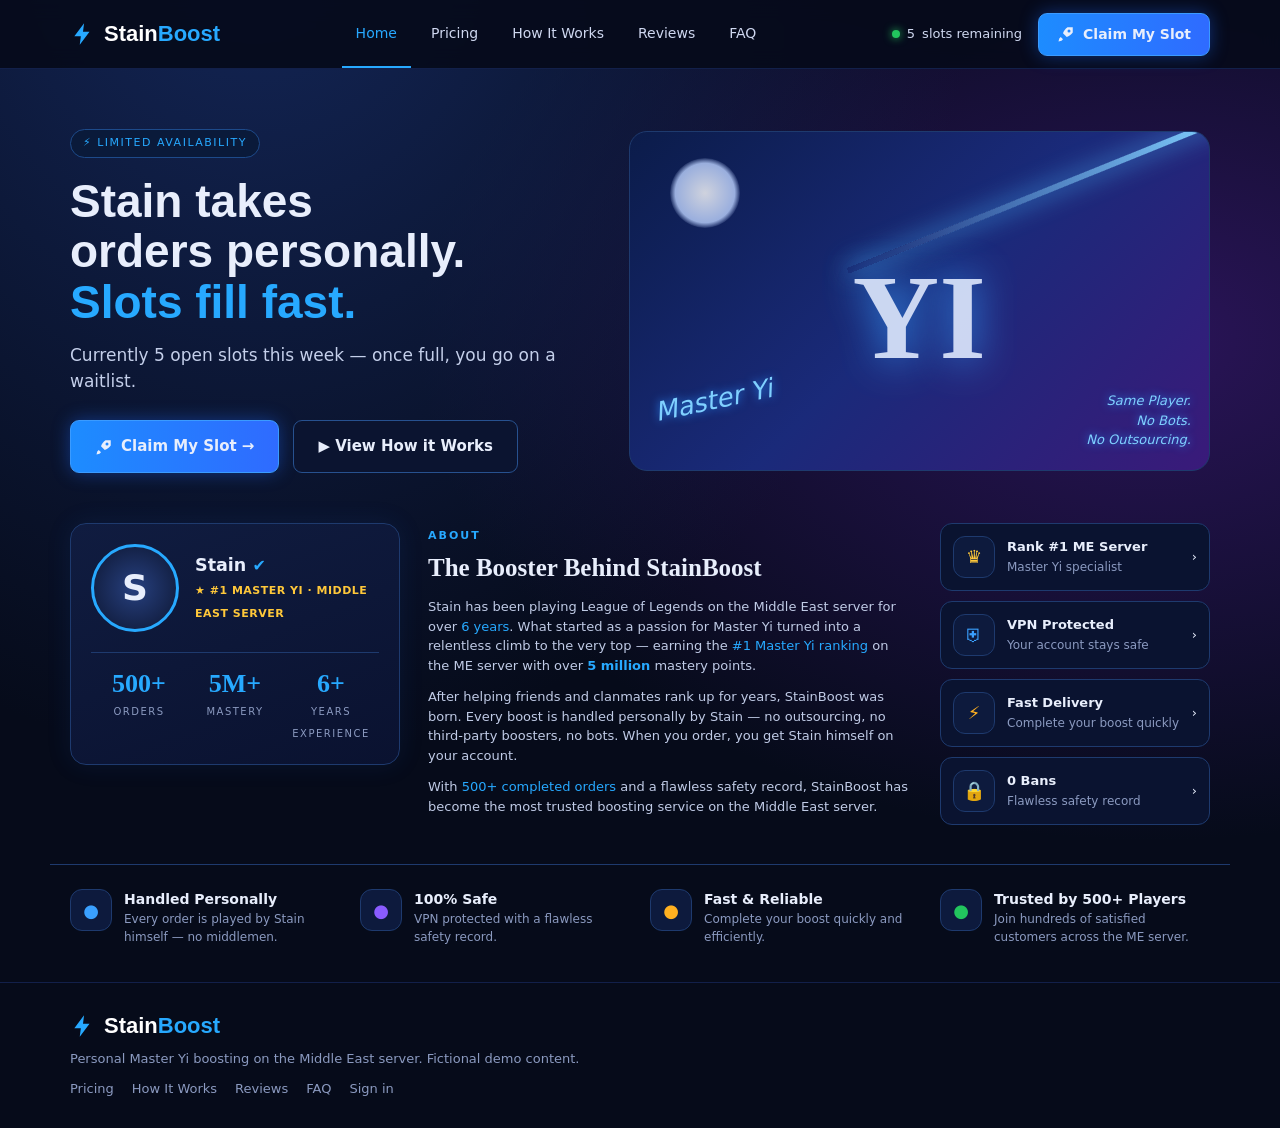
==== index.html @ 51c5640a "Initial mockup site" ====
<!DOCTYPE html><html lang="en"><head><meta charset="utf-8"><meta name="viewport" content="width=device-width,initial-scale=1"><meta name="robots" content="noindex"><title>Home | StainBoost</title><link rel="icon" href="data:image/svg+xml,%3Csvg xmlns='http://www.w3.org/2000/svg' viewBox='0 0 32 32'%3E%3Crect width='32' height='32' rx='8' fill='%230a1226'/%3E%3Cpath d='M18 3L7 18h8l-2 11 11-15h-8z' fill='%2327a9ff'/%3E%3C/svg%3E"><link rel="stylesheet" href="assets/style.css"></head><body>
<header class="hd"><div class="wrap hdin"><a class="logo" href="index.html"><svg viewBox="0 0 24 24" width="26" height="26"><path d="M13 2L4 14h6l-1 8 9-12h-6z" fill="currentColor"/></svg><span>Stain<b>Boost</b></span></a><nav id="nav" class="nav"><a href="index.html" class="on">Home</a><a href="pricing.html">Pricing</a><a href="how-it-works.html">How It Works</a><a href="reviews.html">Reviews</a><a href="faq.html">FAQ</a></nav><div class="hr"><span class="slots"><i></i><span data-slots>5</span> slots remaining</span><button class="btn pri" data-claim><svg viewBox="0 0 24 24" width="18" height="18" fill="currentColor"><path d="M2 22l4-1 2-2-3-3-2 2zM14 3c4 0 7 0 7 0s0 3 0 7c-2 3-5 5-8 6l-5-5c1-3 3-6 6-8zm2 3a2 2 0 100 4 2 2 0 000-4z"/></svg> Claim My Slot</button><button class="burger" id="burger" aria-label="Menu"><span></span><span></span><span></span></button></div></div></header>
<main><section class="hero"><div class="wrap herogrid"><div><span class="chip">⚡ LIMITED AVAILABILITY</span><h1>Stain takes<br>orders personally.<br><span class="bl">Slots fill fast.</span></h1><p class="lead">Currently <span data-slots>5</span> open slots this week — once full, you go on a waitlist.</p><div class="row"><button class="btn pri lg" data-claim><svg viewBox="0 0 24 24" width="18" height="18" fill="currentColor"><path d="M2 22l4-1 2-2-3-3-2 2zM14 3c4 0 7 0 7 0s0 3 0 7c-2 3-5 5-8 6l-5-5c1-3 3-6 6-8zm2 3a2 2 0 100 4 2 2 0 000-4z"/></svg> Claim My Slot →</button><a class="btn ghost lg" href="how-it-works.html">▶ View How it Works</a></div></div><div class="art"><div class="moon"></div><div class="blade"></div><div class="figure">YI</div><span class="sig a">Master Yi</span><span class="sig b">Same Player.<br>No Bots.<br>No Outsourcing.</span></div></div></section>
<section class="wrap about"><div class="card prof"><div class="pr"><div class="av big">S</div><div><h3>Stain <span class="vf">✔</span></h3><span class="gold">★ #1 MASTER YI · MIDDLE EAST SERVER</span></div></div><div class="stats"><div><b>500+</b><span>ORDERS</span></div><div><b>5M+</b><span>MASTERY</span></div><div><b>6+</b><span>YEARS EXPERIENCE</span></div></div></div>
<div class="abt"><span class="kick">ABOUT</span><h2>The Booster Behind StainBoost</h2><p>Stain has been playing League of Legends on the Middle East server for over <a href="reviews.html" class="hl">6 years</a>. What started as a passion for Master Yi turned into a relentless climb to the very top — earning the <a href="reviews.html" class="hl">#1 Master Yi ranking</a> on the ME server with over <b class="hl">5 million</b> mastery points.</p><p>After helping friends and clanmates rank up for years, StainBoost was born. Every boost is handled personally by Stain — no outsourcing, no third-party boosters, no bots. When you order, you get Stain himself on your account.</p><p>With <a href="reviews.html" class="hl">500+ completed orders</a> and a flawless safety record, StainBoost has become the most trusted boosting service on the Middle East server.</p></div>
<div class="side"><a class="sc" href="reviews.html"><i style="--c:#ffc83a">♛</i><div><b>Rank #1 ME Server</b><span>Master Yi specialist</span></div>›</a><a class="sc" href="faq.html#safe"><i style="--c:#3aa0ff">⛨</i><div><b>VPN Protected</b><span>Your account stays safe</span></div>›</a><a class="sc" href="how-it-works.html"><i style="--c:#ffb020">⚡</i><div><b>Fast Delivery</b><span>Complete your boost quickly</span></div>›</a><a class="sc" href="faq.html#bans"><i style="--c:#22c55e">🔒</i><div><b>0 Bans</b><span>Flawless safety record</span></div>›</a></div></section>
<section class="wrap fstrip" id="why"><div class="fi"><i style="--c:#3aa0ff">●</i><div><b>Handled Personally</b><span>Every order is played by Stain himself — no middlemen.</span></div></div><div class="fi"><i style="--c:#8a5cff">●</i><div><b>100% Safe</b><span>VPN protected with a flawless safety record.</span></div></div><div class="fi"><i style="--c:#ffb020">●</i><div><b>Fast & Reliable</b><span>Complete your boost quickly and efficiently.</span></div></div><div class="fi"><i style="--c:#22c55e">●</i><div><b>Trusted by 500+ Players</b><span>Join hundreds of satisfied customers across the ME server.</span></div></div></section></main>
<footer class="ft"><div class="wrap"><a class="logo" href="index.html"><svg viewBox="0 0 24 24" width="26" height="26"><path d="M13 2L4 14h6l-1 8 9-12h-6z" fill="currentColor"/></svg><span>Stain<b>Boost</b></span></a><p>Personal Master Yi boosting on the Middle East server. Fictional demo content.</p><div class="fl"><a href="pricing.html">Pricing</a><a href="how-it-works.html">How It Works</a><a href="reviews.html">Reviews</a><a href="faq.html">FAQ</a><a href="login.html">Sign in</a></div></div></footer>
<div class="ov" id="claim" hidden><div class="modal"><button class="x" data-close aria-label="Close">&times;</button><div id="cform"><h3>Claim your slot</h3><p class="mut">Tell Stain where you are and where you want to be. He will reply on Discord.</p><form novalidate><label>Current rank<select name="f"><option>Iron IV</option><option>Bronze IV</option><option>Silver IV</option><option selected>Gold IV</option><option>Platinum IV</option><option>Emerald IV</option><option>Diamond IV</option></select></label><label>Target rank<select name="t"><option>Silver IV</option><option>Gold IV</option><option>Platinum IV</option><option selected>Emerald IV</option><option>Diamond IV</option><option>Master</option></select></label><label>Discord username<input name="d" placeholder="name#0000"></label><em class="err"></em><label>Payment method<select name="p"><option>Binance Pay</option><option>PayPal</option><option>Discord order</option></select></label><button class="btn pri wide">Reserve slot</button></form></div><div id="cok" hidden><div class="ok">&#10003;</div><h3>Slot reserved</h3><p class="mut">Slot reserved for <b data-who></b>. Stain will message you within the hour.</p><button class="btn ghost" data-close>Close</button></div></div></div>
<div class="toast" id="toast"></div><script src="assets/app.js"></script></body></html>
---- assets/style.css ----
*{box-sizing:border-box;margin:0}html{scroll-behavior:smooth}
:root{--bg:#060b1a;--ln:#1e3a6e;--bl:#27a9ff;--tx:#e8eefc;--mut:#8b9ac0}
body{background:radial-gradient(ellipse at 20% -10%,#14275a 0,transparent 50%),radial-gradient(ellipse at 90% 30%,#2a1458 0,transparent 45%),var(--bg);color:var(--tx);font:15px/1.5 "Segoe UI",system-ui,sans-serif;min-height:100vh}
a{color:inherit;text-decoration:none}button,input,select,textarea{font:inherit;color:inherit}button{cursor:pointer}
.wrap{max-width:1180px;margin:0 auto;padding:0 20px}
.hd{position:sticky;top:0;z-index:30;background:rgba(6,11,26,.9);backdrop-filter:blur(10px);border-bottom:1px solid #12204a}
.hdin{display:flex;align-items:center;gap:24px;height:68px}
.logo{display:flex;align-items:center;gap:8px;font:800 22px "Trebuchet MS",sans-serif;color:var(--bl)}.logo span{color:#fff}.logo b{color:var(--bl)}
.nav{display:flex;gap:6px;margin:0 auto}.nav a{padding:22px 14px;font-size:14px;color:#cfd8f0;border-bottom:2px solid transparent}.nav a:hover{color:#fff}.nav a.on{color:var(--bl);border-color:var(--bl)}
.hr{display:flex;align-items:center;gap:16px}.slots{font-size:13px;display:flex;align-items:center;gap:7px;color:#cfd8f0;white-space:nowrap}.slots i{width:8px;height:8px;border-radius:50%;background:#22c55e;box-shadow:0 0 8px #22c55e}
.btn{display:inline-flex;align-items:center;justify-content:center;gap:8px;padding:10px 18px;border-radius:9px;border:1px solid #2a3a63;background:#0e1833;font-weight:600;font-size:14px;transition:.15s;white-space:nowrap}
.btn.pri{background:linear-gradient(90deg,#1d8cff,#2f6bff);border-color:#3b9bff;box-shadow:0 0 18px #1d6cff66}.btn.pri:hover{filter:brightness(1.15)}
.btn.ghost{background:#0b1430;border-color:#27518f}.btn.ghost:hover{background:#12214a}.btn.lg{padding:14px 24px;font-size:15px}.btn.wide{width:100%}
.btn.grad{background:linear-gradient(90deg,#1b9bff,#8b3dff);border:0}.btn.disc{background:#5b4bf0;border-color:#7466ff}
.burger{display:none;background:none;border:0;padding:6px}.burger span{display:block;width:22px;height:2px;background:#fff;margin:5px 0}
.hero{padding:60px 0 20px}.herogrid{display:grid;grid-template-columns:1fr 1.1fr;gap:30px;align-items:center}
.chip{display:inline-block;font-size:11px;letter-spacing:1.5px;color:var(--bl);border:1px solid #1d4a8a;background:#0a1a3a;padding:5px 12px;border-radius:20px;margin-bottom:18px}
h1{font:800 46px/1.1 "Trebuchet MS","Segoe UI",sans-serif}.bl{color:var(--bl)}.lead{color:#c4cfea;margin:16px 0 26px;font-size:17px}.row{display:flex;gap:14px;flex-wrap:wrap}
.art{position:relative;height:340px;border-radius:18px;overflow:hidden;background:linear-gradient(135deg,#0b1c4a,#1a2a7a 50%,#3a1a7a);border:1px solid var(--ln)}
.moon{position:absolute;top:26px;left:40px;width:70px;height:70px;border-radius:50%;background:radial-gradient(#fff,#bcd2ff 60%,transparent 72%);opacity:.8}
.blade{position:absolute;right:-30px;top:60px;width:70%;height:6px;background:linear-gradient(90deg,transparent,#7fd0ff);transform:rotate(-22deg);box-shadow:0 0 24px #4db8ff}
.figure{position:absolute;left:50%;top:55%;transform:translate(-50%,-50%);font:900 120px "Trebuchet MS";color:#dfeaff;text-shadow:0 0 40px #3aa0ff;opacity:.9}
.sig{position:absolute;font-style:italic;color:#7fd0ff;text-shadow:0 0 10px #2a8cff}.sig.a{left:24px;bottom:50px;font-size:26px;transform:rotate(-12deg)}.sig.b{right:18px;bottom:20px;font-size:13px;text-align:right}
.card{background:linear-gradient(160deg,#101c40,#0a1230);border:1px solid var(--ln);border-radius:16px;padding:20px;box-shadow:0 0 24px #1d4fb522}
.about{display:grid;grid-template-columns:330px 1fr 270px;gap:28px;margin-top:30px;align-items:start}
.pr{display:flex;gap:16px;align-items:center;margin-bottom:20px}.av{width:40px;height:40px;border-radius:50%;display:grid;place-items:center;font-weight:700;background:#3b82f6;flex:none}.av.big{width:88px;height:88px;font-size:36px;border:3px solid var(--bl);background:radial-gradient(#27407f,#0c1530)}
.vf{color:var(--bl);font-size:16px}.gold{color:#ffc83a;font-size:11px;font-weight:700;letter-spacing:.5px}
.stats{display:grid;grid-template-columns:repeat(3,1fr);text-align:center;border-top:1px solid var(--ln);padding-top:16px}.stats b{display:block;font:800 26px "Trebuchet MS";color:var(--bl)}.stats span{font-size:10px;letter-spacing:1.5px;color:var(--mut)}
.kick{font-size:11px;letter-spacing:2px;color:var(--bl);font-weight:700}.kick.c{display:block;text-align:center}.abt h2{font:800 25px/1.2 "Trebuchet MS";margin:8px 0 14px}.abt p{font-size:13px;color:#c0cbe6;margin-bottom:12px}.hl{color:var(--bl)}
.side{display:grid;gap:10px}.sc{display:flex;gap:12px;align-items:center;padding:12px;border:1px solid var(--ln);border-radius:12px;background:#0a1330;font-size:13px}.sc:hover{border-color:var(--bl)}.sc div{flex:1}.sc b{display:block}.sc span{color:var(--mut);font-size:12px}
.sc i,.fi i,.lf i{width:42px;height:42px;border-radius:12px;display:grid;place-items:center;font-style:normal;color:var(--c,#3aa0ff);background:#0d1a3d;border:1px solid var(--ln);font-size:18px;flex:none}
.fstrip{display:grid;grid-template-columns:repeat(4,1fr);gap:20px;margin:36px auto;padding-top:24px;border-top:1px solid var(--ln)}.fi{display:flex;gap:12px;font-size:12px}.fi b{display:block;font-size:14px}.fi span{color:var(--mut)}
.pg{padding:50px 20px}.narrow{max-width:760px}.t{text-align:center;font-size:44px;margin:10px 0}.sub{text-align:center;color:#c4cfea;margin-bottom:34px}.c{text-align:center}.center{text-align:center;margin-top:34px}.mut{color:var(--mut);font-size:13px}.small{font-size:12px;margin-top:14px}
.grid3{display:grid;grid-template-columns:repeat(3,1fr);gap:20px}.grid4{display:grid;grid-template-columns:repeat(4,1fr);gap:20px}
.score{display:grid;grid-template-columns:1fr 1fr;gap:20px;border-color:#d9a22a;margin-bottom:34px;box-shadow:0 0 30px #1d6cff33}.big{text-align:center}.big b{font:900 60px "Trebuchet MS";color:#ffc83a;display:block}.big span{display:block;font-size:14px}.st{color:#ffc83a;letter-spacing:2px;font-size:18px}
.bars{align-self:center}.br{display:grid;grid-template-columns:30px 1fr 40px;gap:12px;align-items:center;font-size:13px;margin:5px 0}.bar{height:8px;border-radius:5px;background:#1a2547;overflow:hidden}.bar i{display:block;height:100%;background:linear-gradient(90deg,#1d8cff,#4ac3ff)}
.fh{display:flex;justify-content:space-between;margin-bottom:14px}.vb{color:var(--bl);font-size:13px}
.rv{position:relative}.dt{position:absolute;right:18px;top:20px;font-size:12px;color:var(--mut)}.rank{display:inline-block;background:#162552;border:1px solid var(--ln);border-radius:20px;padding:5px 12px;font-size:12px;margin:12px 0}.rv p{font-size:14px;color:#dbe4fa;min-height:90px}.rf{display:flex;gap:12px;align-items:center;margin-top:12px}.rf b{display:block;font-size:13px}
.tier{text-align:center}.tier.hot{border-color:var(--bl);box-shadow:0 0 30px #1d8cff55}.price b{font:900 44px "Trebuchet MS";color:var(--bl)}.tier h3{margin-bottom:8px}.tier p{margin:10px 0 18px}
.tabs{display:flex;gap:8px;justify-content:center;margin-bottom:26px}.tabs button{background:#0b1430;border:1px solid var(--ln);padding:9px 22px;border-radius:9px}.tabs .on{background:#12306a;border-color:var(--bl)}
.step .num{width:44px;height:44px;border-radius:50%;background:linear-gradient(135deg,#1d8cff,#8b3dff);display:grid;place-items:center;font-weight:800;margin-bottom:12px}.step h3{margin-bottom:6px}
.acc{margin:30px 0}.ai{border:1px solid var(--ln);border-radius:12px;background:#0a1330;margin-bottom:10px}.aq{width:100%;background:none;border:0;text-align:left;padding:16px 18px;font-weight:600;display:flex;justify-content:space-between}.aq span{color:var(--bl);font-size:20px}.aa{display:none;padding:0 18px 16px;color:#c0cbe6}.ai.open .aa{display:block}.ai.open{border-color:var(--bl)}
.logingrid{display:grid;grid-template-columns:1fr 480px;gap:50px;align-items:center;padding:60px 20px;min-height:calc(100vh - 68px)}.lside h1{font-size:44px}.lf{display:flex;gap:14px;align-items:center;margin:16px 0}.lf b{display:block}.lf span{color:var(--mut);font-size:13px}
.lbox{padding:28px}.oauth{display:grid;grid-template-columns:1fr 1fr;gap:12px}.or{text-align:center;margin:18px 0;border-top:1px solid var(--ln);height:0}.or span{position:relative;top:-10px;background:#0c1634;padding:0 10px;font-size:11px;color:var(--mut)}
.seg{display:grid;grid-template-columns:1fr 1fr;background:#0a1330;border-radius:10px;padding:4px;margin-bottom:16px}.seg button{background:none;border:1px solid transparent;border-radius:8px;padding:10px;font-weight:600;color:var(--mut)}.seg .on{background:#0f2a66;border-color:var(--bl);color:#fff}
label{display:block;font-size:11px;letter-spacing:1px;color:#aab6d6;margin-bottom:14px;font-weight:600}input:not([type=checkbox]),select,textarea{display:block;width:100%;margin-top:6px;background:#0a1330;border:1px solid var(--ln);border-radius:10px;padding:12px;font-size:14px;letter-spacing:0}input:focus,select:focus,textarea:focus{outline:0;border-color:var(--bl)}
.pw{position:relative;display:block}.pw button{position:absolute;right:10px;top:16px;background:none;border:0}.rem{display:flex;justify-content:space-between;align-items:center;margin-bottom:16px}.rem a{color:var(--bl);font-size:13px}.ck{display:flex;gap:8px;align-items:center;margin:0;letter-spacing:0;font-size:13px}
.err{display:block;color:#ff6b7a;font-size:12px;font-style:normal;margin:-6px 0 10px}.err:empty{display:none}
.ov{position:fixed;inset:0;background:rgba(2,5,15,.75);display:grid;place-items:center;z-index:50;padding:16px}
.modal{position:relative;background:#0c1634;border:1px solid var(--bl);border-radius:16px;padding:26px;width:100%;max-width:420px;box-shadow:0 0 40px #1d6cff66}.modal h3{margin-bottom:6px;font-size:20px}.modal .mut{margin-bottom:14px}.x{position:absolute;right:12px;top:8px;background:none;border:0;font-size:26px}
.ok{width:56px;height:56px;border-radius:50%;background:#16a34a;display:grid;place-items:center;font-size:28px;margin:0 auto 12px}#cok,#rok,#lok{text-align:center}[hidden]{display:none!important}
.toast{position:fixed;bottom:24px;left:50%;transform:translate(-50%,30px);background:#12306a;border:1px solid var(--bl);padding:12px 20px;border-radius:10px;opacity:0;pointer-events:none;transition:.25s;z-index:60}.toast.on{opacity:1;transform:translate(-50%,0)}
.ft{border-top:1px solid #12204a;padding:30px 0;margin-top:30px;color:var(--mut);font-size:13px}.ft .wrap{display:flex;flex-direction:column;gap:10px}.fl{display:flex;gap:18px;flex-wrap:wrap}.fl a:hover{color:var(--bl)}
@media(max-width:960px){.herogrid,.about,.logingrid{grid-template-columns:1fr}.fstrip,.grid4,.grid3{grid-template-columns:1fr 1fr}.slots{display:none}
.burger{display:block}.nav{display:none;position:absolute;top:68px;left:0;right:0;flex-direction:column;background:#070d20;border-bottom:1px solid var(--ln);padding:8px 20px;margin:0}.nav.on{display:flex}.nav a{padding:12px 0}.hdin{gap:10px}.hr{margin-left:auto}}
@media(max-width:620px){h1,.t,.lside h1{font-size:32px}.grid3,.grid4,.fstrip,.score,.oauth{grid-template-columns:1fr}.hr .btn{padding:8px 10px;font-size:12px}.logo{font-size:18px}}
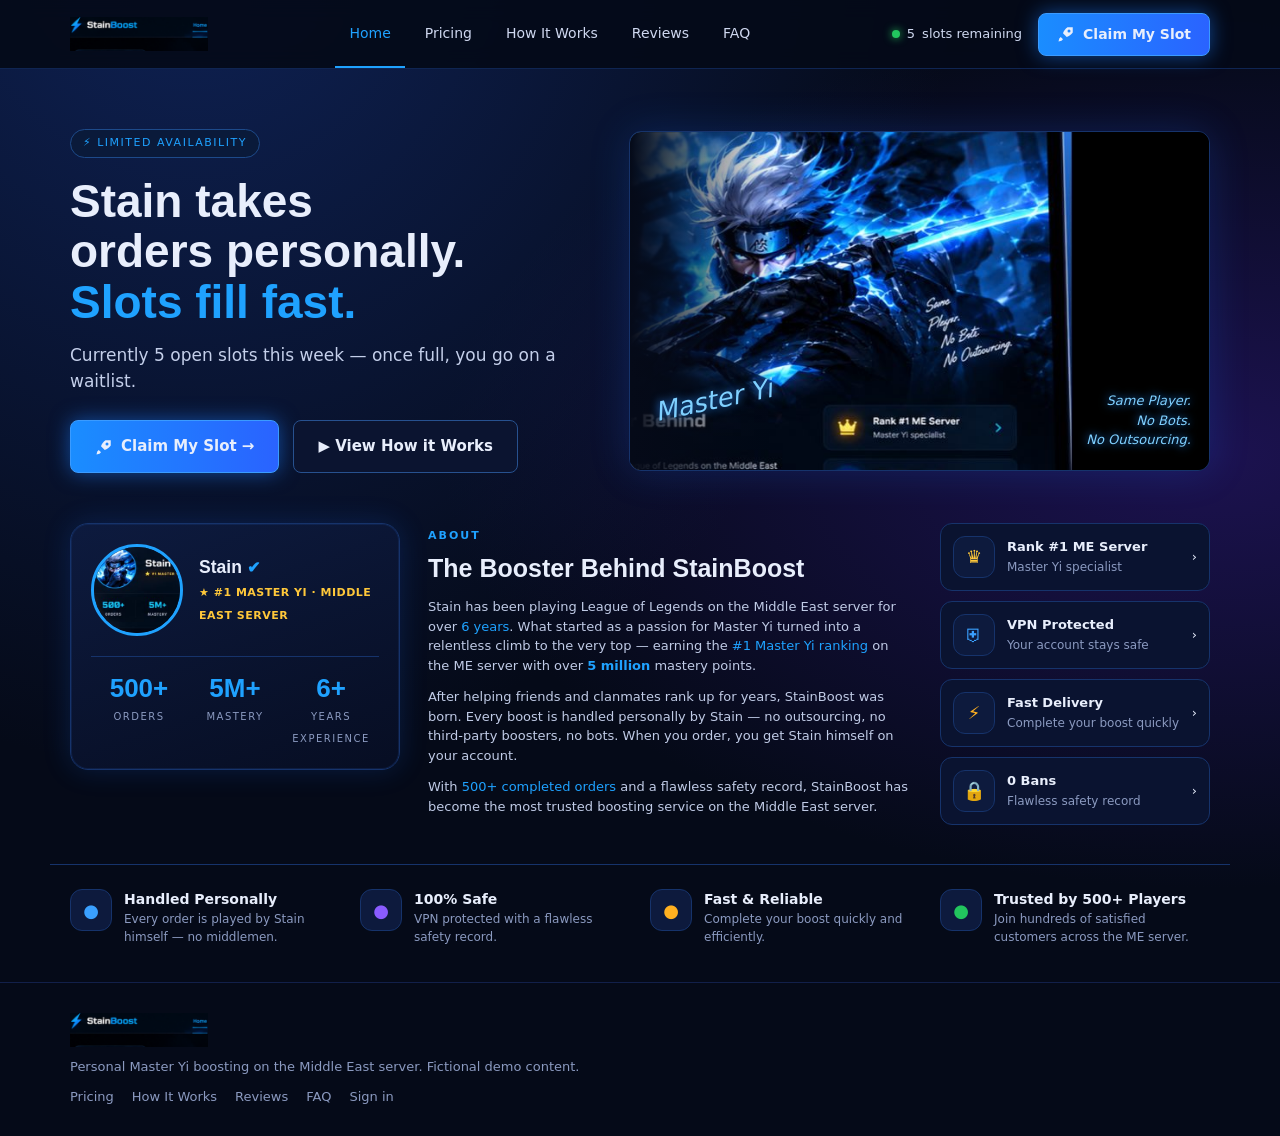
==== commit 693d7532: "Restyle to match reference design" ====
--- a/index.html
+++ b/index.html
@@ -1,10 +1,10 @@
 <!DOCTYPE html><html lang="en"><head><meta charset="utf-8"><meta name="viewport" content="width=device-width,initial-scale=1"><meta name="robots" content="noindex"><title>Home | StainBoost</title><link rel="icon" href="data:image/svg+xml,%3Csvg xmlns='http://www.w3.org/2000/svg' viewBox='0 0 32 32'%3E%3Crect width='32' height='32' rx='8' fill='%230a1226'/%3E%3Cpath d='M18 3L7 18h8l-2 11 11-15h-8z' fill='%2327a9ff'/%3E%3C/svg%3E"><link rel="stylesheet" href="assets/style.css"></head><body>
-<header class="hd"><div class="wrap hdin"><a class="logo" href="index.html"><svg viewBox="0 0 24 24" width="26" height="26"><path d="M13 2L4 14h6l-1 8 9-12h-6z" fill="currentColor"/></svg><span>Stain<b>Boost</b></span></a><nav id="nav" class="nav"><a href="index.html" class="on">Home</a><a href="pricing.html">Pricing</a><a href="how-it-works.html">How It Works</a><a href="reviews.html">Reviews</a><a href="faq.html">FAQ</a></nav><div class="hr"><span class="slots"><i></i><span data-slots>5</span> slots remaining</span><button class="btn pri" data-claim><svg viewBox="0 0 24 24" width="18" height="18" fill="currentColor"><path d="M2 22l4-1 2-2-3-3-2 2zM14 3c4 0 7 0 7 0s0 3 0 7c-2 3-5 5-8 6l-5-5c1-3 3-6 6-8zm2 3a2 2 0 100 4 2 2 0 000-4z"/></svg> Claim My Slot</button><button class="burger" id="burger" aria-label="Menu"><span></span><span></span><span></span></button></div></div></header>
-<main><section class="hero"><div class="wrap herogrid"><div><span class="chip">⚡ LIMITED AVAILABILITY</span><h1>Stain takes<br>orders personally.<br><span class="bl">Slots fill fast.</span></h1><p class="lead">Currently <span data-slots>5</span> open slots this week — once full, you go on a waitlist.</p><div class="row"><button class="btn pri lg" data-claim><svg viewBox="0 0 24 24" width="18" height="18" fill="currentColor"><path d="M2 22l4-1 2-2-3-3-2 2zM14 3c4 0 7 0 7 0s0 3 0 7c-2 3-5 5-8 6l-5-5c1-3 3-6 6-8zm2 3a2 2 0 100 4 2 2 0 000-4z"/></svg> Claim My Slot →</button><a class="btn ghost lg" href="how-it-works.html">▶ View How it Works</a></div></div><div class="art"><div class="moon"></div><div class="blade"></div><div class="figure">YI</div><span class="sig a">Master Yi</span><span class="sig b">Same Player.<br>No Bots.<br>No Outsourcing.</span></div></div></section>
-<section class="wrap about"><div class="card prof"><div class="pr"><div class="av big">S</div><div><h3>Stain <span class="vf">✔</span></h3><span class="gold">★ #1 MASTER YI · MIDDLE EAST SERVER</span></div></div><div class="stats"><div><b>500+</b><span>ORDERS</span></div><div><b>5M+</b><span>MASTERY</span></div><div><b>6+</b><span>YEARS EXPERIENCE</span></div></div></div>
+<header class="hd"><div class="wrap hdin"><a class="logo" href="index.html"><img src="assets/logo.png" alt="StainBoost" height="34"></a><nav id="nav" class="nav"><a href="index.html" class="on">Home</a><a href="pricing.html">Pricing</a><a href="how-it-works.html">How It Works</a><a href="reviews.html">Reviews</a><a href="faq.html">FAQ</a></nav><div class="hr"><span class="slots"><i></i><span data-slots>5</span> slots remaining</span><button class="btn pri" data-claim><svg viewBox="0 0 24 24" width="18" height="18" fill="currentColor"><path d="M2 22l4-1 2-2-3-3-2 2zM14 3c4 0 7 0 7 0s0 3 0 7c-2 3-5 5-8 6l-5-5c1-3 3-6 6-8zm2 3a2 2 0 100 4 2 2 0 000-4z"/></svg> Claim My Slot</button><button class="burger" id="burger" aria-label="Menu"><span></span><span></span><span></span></button></div></div></header>
+<main><section class="hero"><div class="wrap herogrid"><div><span class="chip">⚡ LIMITED AVAILABILITY</span><h1>Stain takes<br>orders personally.<br><span class="bl">Slots fill fast.</span></h1><p class="lead">Currently <span data-slots>5</span> open slots this week — once full, you go on a waitlist.</p><div class="row"><button class="btn pri lg" data-claim><svg viewBox="0 0 24 24" width="18" height="18" fill="currentColor"><path d="M2 22l4-1 2-2-3-3-2 2zM14 3c4 0 7 0 7 0s0 3 0 7c-2 3-5 5-8 6l-5-5c1-3 3-6 6-8zm2 3a2 2 0 100 4 2 2 0 000-4z"/></svg> Claim My Slot →</button><a class="btn ghost lg" href="how-it-works.html">▶ View How it Works</a></div></div><div class="art"><img src="assets/hero.jpg" alt="Master Yi artwork"><span class="sig a">Master Yi</span><span class="sig b">Same Player.<br>No Bots.<br>No Outsourcing.</span></div></div></section>
+<section class="wrap about"><div class="card prof"><div class="pr"><img class="av big" src="assets/avatar.jpg" alt="Stain"><div><h3>Stain <span class="vf">✔</span></h3><span class="gold">★ #1 MASTER YI · MIDDLE EAST SERVER</span></div></div><div class="stats"><div><b>500+</b><span>ORDERS</span></div><div><b>5M+</b><span>MASTERY</span></div><div><b>6+</b><span>YEARS EXPERIENCE</span></div></div></div>
 <div class="abt"><span class="kick">ABOUT</span><h2>The Booster Behind StainBoost</h2><p>Stain has been playing League of Legends on the Middle East server for over <a href="reviews.html" class="hl">6 years</a>. What started as a passion for Master Yi turned into a relentless climb to the very top — earning the <a href="reviews.html" class="hl">#1 Master Yi ranking</a> on the ME server with over <b class="hl">5 million</b> mastery points.</p><p>After helping friends and clanmates rank up for years, StainBoost was born. Every boost is handled personally by Stain — no outsourcing, no third-party boosters, no bots. When you order, you get Stain himself on your account.</p><p>With <a href="reviews.html" class="hl">500+ completed orders</a> and a flawless safety record, StainBoost has become the most trusted boosting service on the Middle East server.</p></div>
 <div class="side"><a class="sc" href="reviews.html"><i style="--c:#ffc83a">♛</i><div><b>Rank #1 ME Server</b><span>Master Yi specialist</span></div>›</a><a class="sc" href="faq.html#safe"><i style="--c:#3aa0ff">⛨</i><div><b>VPN Protected</b><span>Your account stays safe</span></div>›</a><a class="sc" href="how-it-works.html"><i style="--c:#ffb020">⚡</i><div><b>Fast Delivery</b><span>Complete your boost quickly</span></div>›</a><a class="sc" href="faq.html#bans"><i style="--c:#22c55e">🔒</i><div><b>0 Bans</b><span>Flawless safety record</span></div>›</a></div></section>
 <section class="wrap fstrip" id="why"><div class="fi"><i style="--c:#3aa0ff">●</i><div><b>Handled Personally</b><span>Every order is played by Stain himself — no middlemen.</span></div></div><div class="fi"><i style="--c:#8a5cff">●</i><div><b>100% Safe</b><span>VPN protected with a flawless safety record.</span></div></div><div class="fi"><i style="--c:#ffb020">●</i><div><b>Fast & Reliable</b><span>Complete your boost quickly and efficiently.</span></div></div><div class="fi"><i style="--c:#22c55e">●</i><div><b>Trusted by 500+ Players</b><span>Join hundreds of satisfied customers across the ME server.</span></div></div></section></main>
-<footer class="ft"><div class="wrap"><a class="logo" href="index.html"><svg viewBox="0 0 24 24" width="26" height="26"><path d="M13 2L4 14h6l-1 8 9-12h-6z" fill="currentColor"/></svg><span>Stain<b>Boost</b></span></a><p>Personal Master Yi boosting on the Middle East server. Fictional demo content.</p><div class="fl"><a href="pricing.html">Pricing</a><a href="how-it-works.html">How It Works</a><a href="reviews.html">Reviews</a><a href="faq.html">FAQ</a><a href="login.html">Sign in</a></div></div></footer>
+<footer class="ft"><div class="wrap"><a class="logo" href="index.html"><img src="assets/logo.png" alt="StainBoost" height="34"></a><p>Personal Master Yi boosting on the Middle East server. Fictional demo content.</p><div class="fl"><a href="pricing.html">Pricing</a><a href="how-it-works.html">How It Works</a><a href="reviews.html">Reviews</a><a href="faq.html">FAQ</a><a href="login.html">Sign in</a></div></div></footer>
 <div class="ov" id="claim" hidden><div class="modal"><button class="x" data-close aria-label="Close">&times;</button><div id="cform"><h3>Claim your slot</h3><p class="mut">Tell Stain where you are and where you want to be. He will reply on Discord.</p><form novalidate><label>Current rank<select name="f"><option>Iron IV</option><option>Bronze IV</option><option>Silver IV</option><option selected>Gold IV</option><option>Platinum IV</option><option>Emerald IV</option><option>Diamond IV</option></select></label><label>Target rank<select name="t"><option>Silver IV</option><option>Gold IV</option><option>Platinum IV</option><option selected>Emerald IV</option><option>Diamond IV</option><option>Master</option></select></label><label>Discord username<input name="d" placeholder="name#0000"></label><em class="err"></em><label>Payment method<select name="p"><option>Binance Pay</option><option>PayPal</option><option>Discord order</option></select></label><button class="btn pri wide">Reserve slot</button></form></div><div id="cok" hidden><div class="ok">&#10003;</div><h3>Slot reserved</h3><p class="mut">Slot reserved for <b data-who></b>. Stain will message you within the hour.</p><button class="btn ghost" data-close>Close</button></div></div></div>
 <div class="toast" id="toast"></div><script src="assets/app.js"></script></body></html>
--- a/assets/style.css
+++ b/assets/style.css
@@ -54,3 +54,25 @@
 @media(max-width:960px){.herogrid,.about,.logingrid{grid-template-columns:1fr}.fstrip,.grid4,.grid3{grid-template-columns:1fr 1fr}.slots{display:none}
 .burger{display:block}.nav{display:none;position:absolute;top:68px;left:0;right:0;flex-direction:column;background:#070d20;border-bottom:1px solid var(--ln);padding:8px 20px;margin:0}.nav.on{display:flex}.nav a{padding:12px 0}.hdin{gap:10px}.hr{margin-left:auto}}
 @media(max-width:620px){h1,.t,.lside h1{font-size:32px}.grid3,.grid4,.fstrip,.score,.oauth{grid-template-columns:1fr}.hr .btn{padding:8px 10px;font-size:12px}.logo{font-size:18px}}
+/* restyle */
+:root{--bg:#050a18;--ln:#16336b;--bl:#1fa2ff;--hf:Bahnschrift,"Segoe UI Semibold","Trebuchet MS",sans-serif}
+body{background:radial-gradient(ellipse at 15% -10%,#0f2358 0,transparent 50%),radial-gradient(ellipse at 95% 40%,#1c1250 0,transparent 45%),var(--bg);font-family:"Segoe UI",system-ui,sans-serif}
+h1,h2,h3,.stats b,.big b,.price b,.logo,.abt h2{font-family:var(--hf)!important;font-weight:700}
+.hd{background:rgba(5,10,24,.92);border-bottom:1px solid #0f2552}
+.logo img{display:block;height:34px;width:auto}
+.btn{border-radius:8px}.btn.pri{background:linear-gradient(90deg,#1a8dff,#2a63ff);box-shadow:0 0 20px #1a7dff88}
+.card{background:linear-gradient(160deg,rgba(14,28,66,.85),rgba(7,14,36,.92));border-radius:18px;box-shadow:0 0 28px #1a6dff2e,inset 0 0 0 1px #1a3a7a55}
+.art img{position:absolute;inset:0;width:100%;height:100%;object-fit:cover;object-position:center top}
+.art{background:#08122e;border-radius:12px;box-shadow:0 0 40px #1a6dff33}
+.art::after{content:"";position:absolute;inset:0;background:linear-gradient(90deg,#050a18 0,transparent 25%);pointer-events:none}
+.sig{z-index:2}
+img.av.big{width:92px;height:92px;object-fit:cover;border:3px solid var(--bl);padding:0}
+.rvm,.lgm{position:relative;overflow:hidden}
+.rvm::before,.rvm::after{content:"";position:absolute;top:0;height:260px;pointer-events:none;background-repeat:no-repeat;background-size:cover}
+.rvm::before{left:0;width:34%;background-image:linear-gradient(90deg,transparent 60%,#050a18),url(rv-left.jpg)}
+.rvm::after{right:0;width:24%;background-image:linear-gradient(270deg,transparent 50%,#050a18),url(rv-right.jpg)}
+.rvm>*,.lgm>*{position:relative;z-index:1}
+.rvm .score{border-color:#e0a62c;background:linear-gradient(160deg,rgba(40,30,20,.7),rgba(8,16,40,.9))}
+.lgm::after{content:"";position:absolute;right:0;top:0;bottom:0;width:26%;background:linear-gradient(90deg,#050a18,transparent 35%),url(login-art.jpg) center/cover;pointer-events:none}
+.lgm .lbox{position:relative;z-index:2}
+@media(max-width:960px){.rvm::before,.rvm::after,.lgm::after{opacity:.35;width:50%}.lgm::after{width:100%}}
